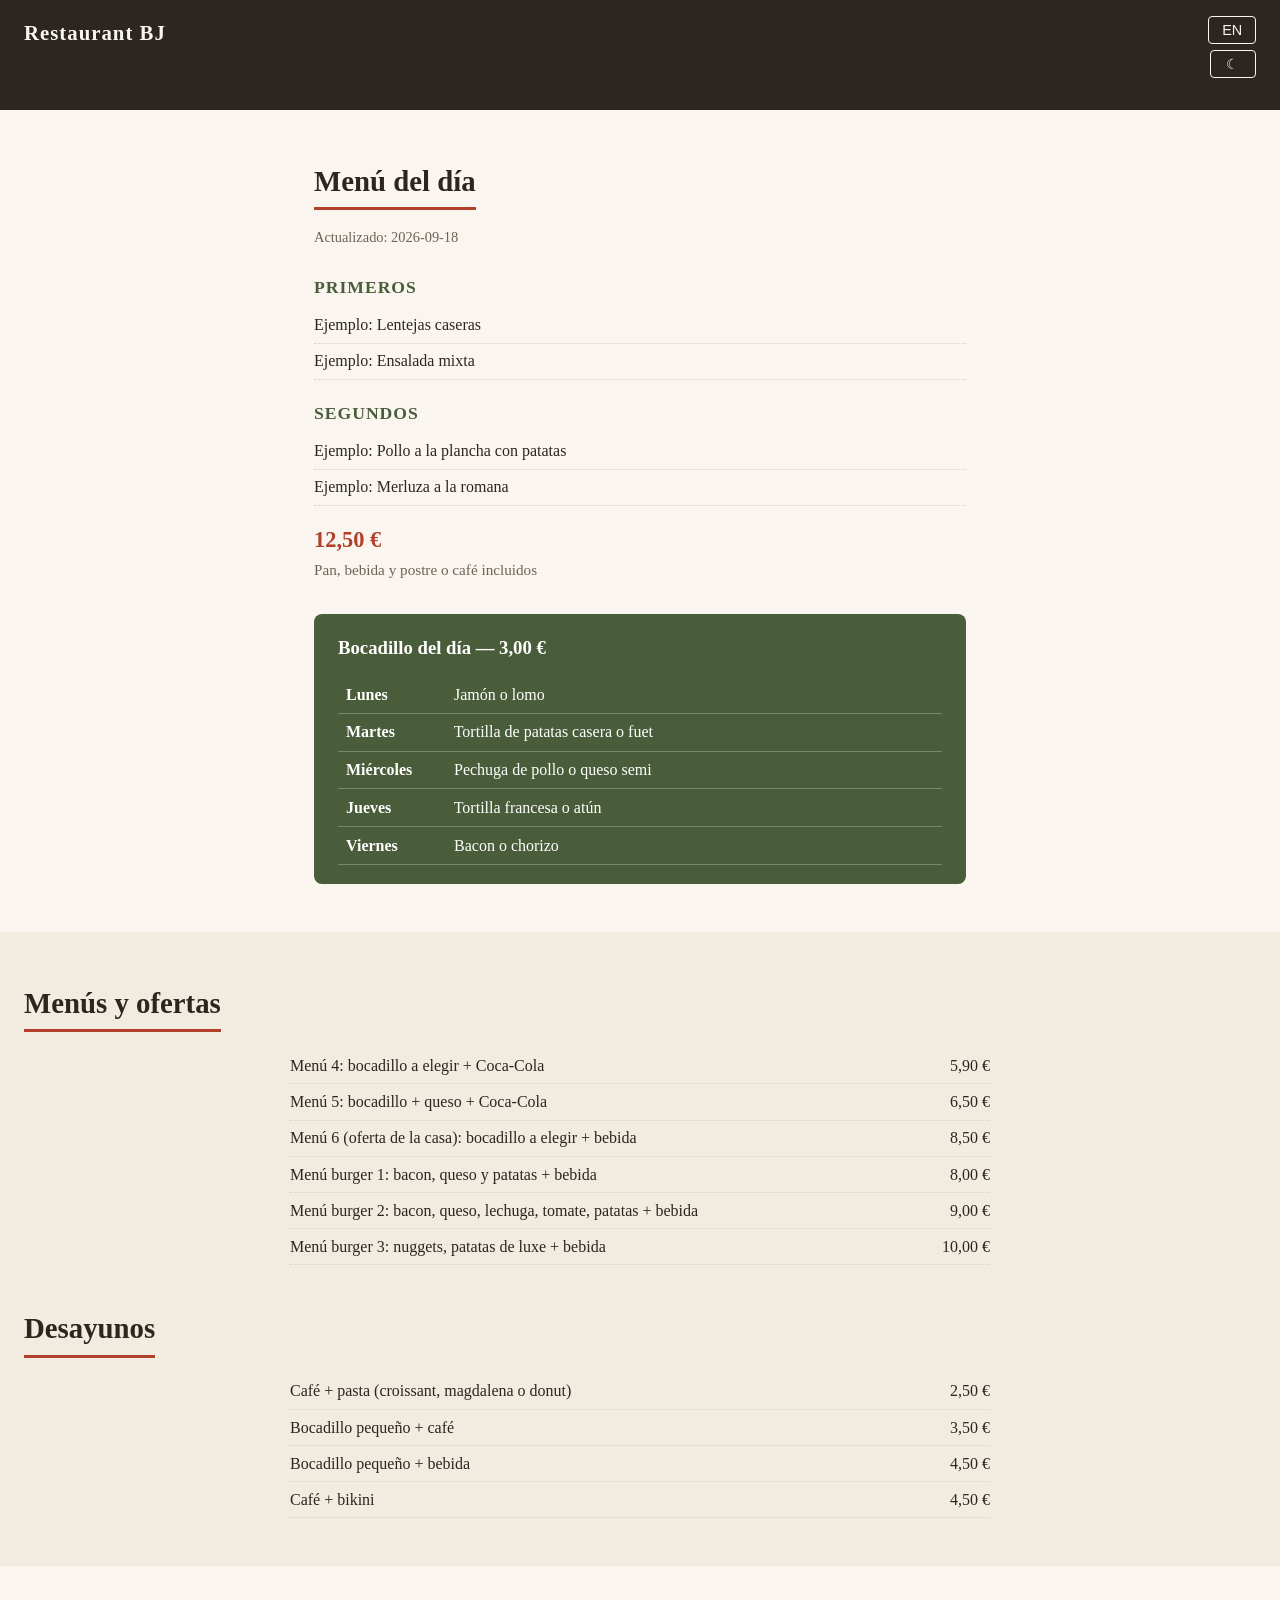
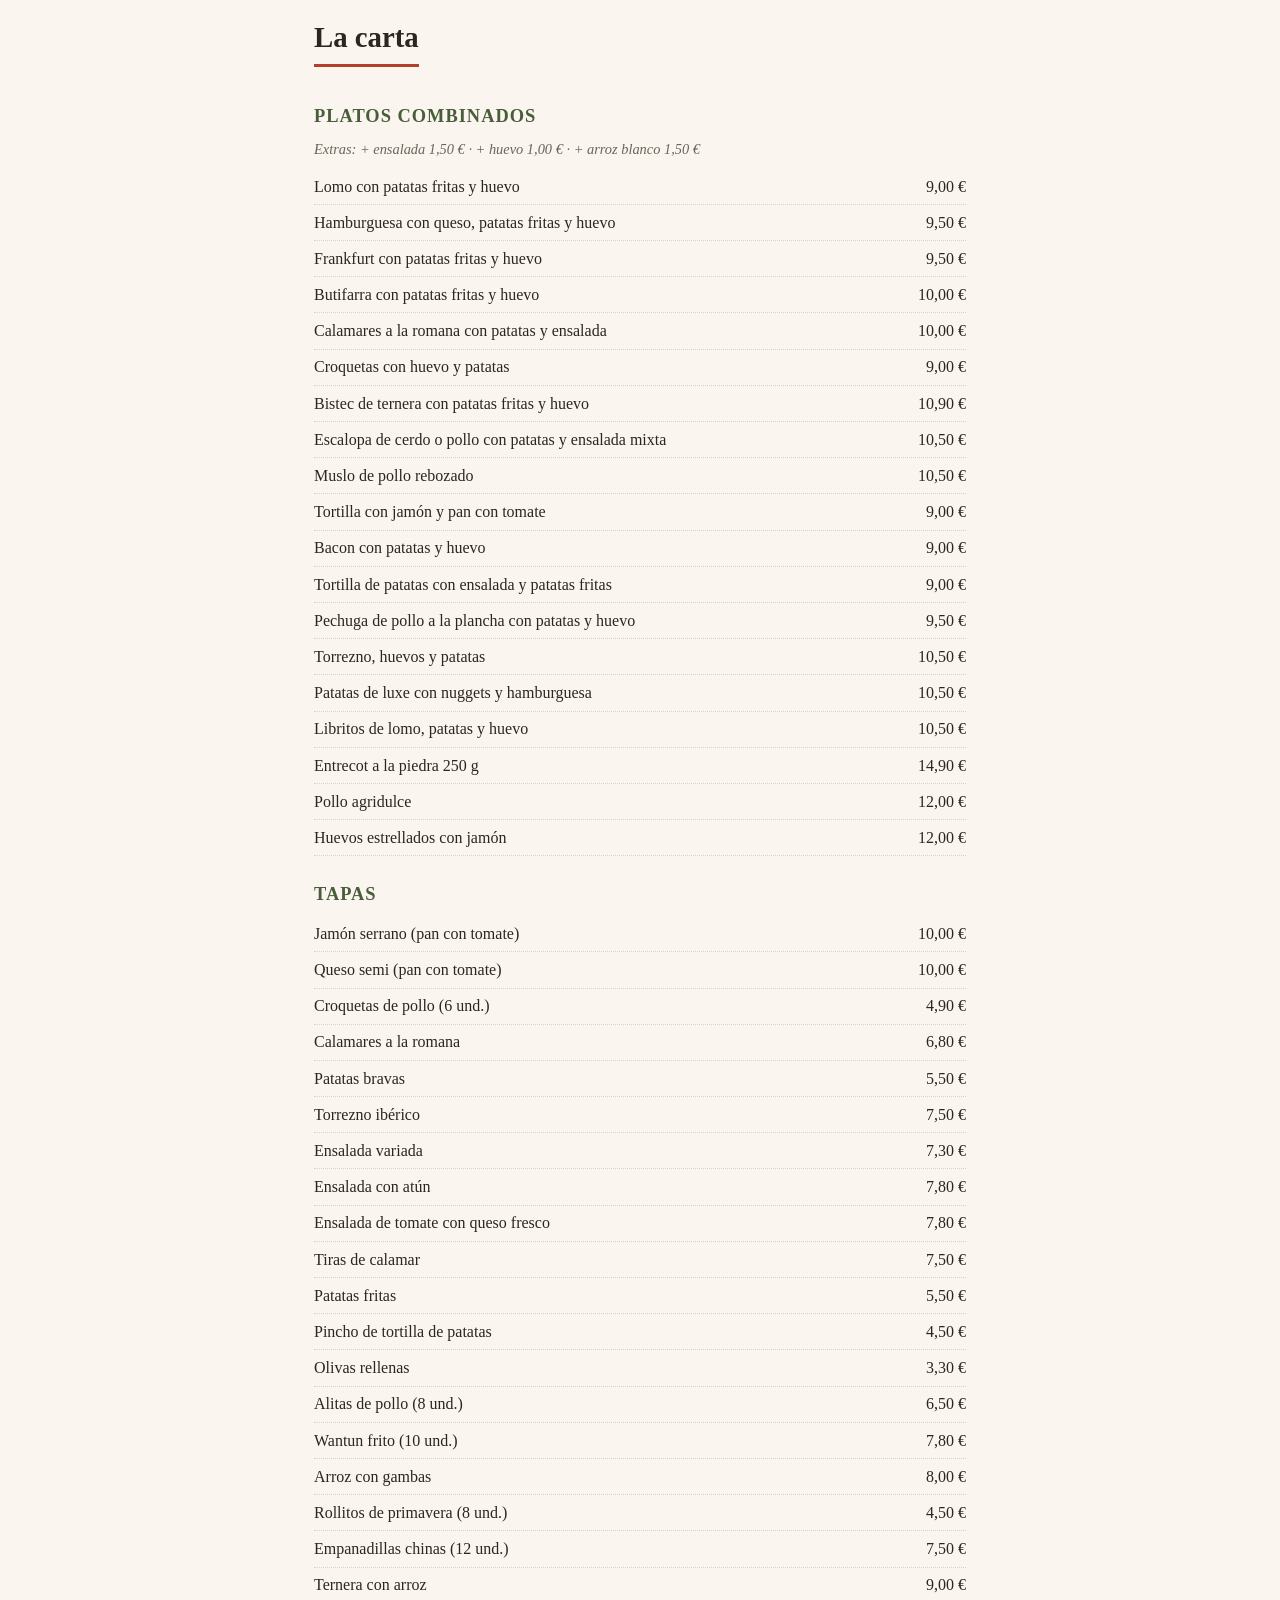
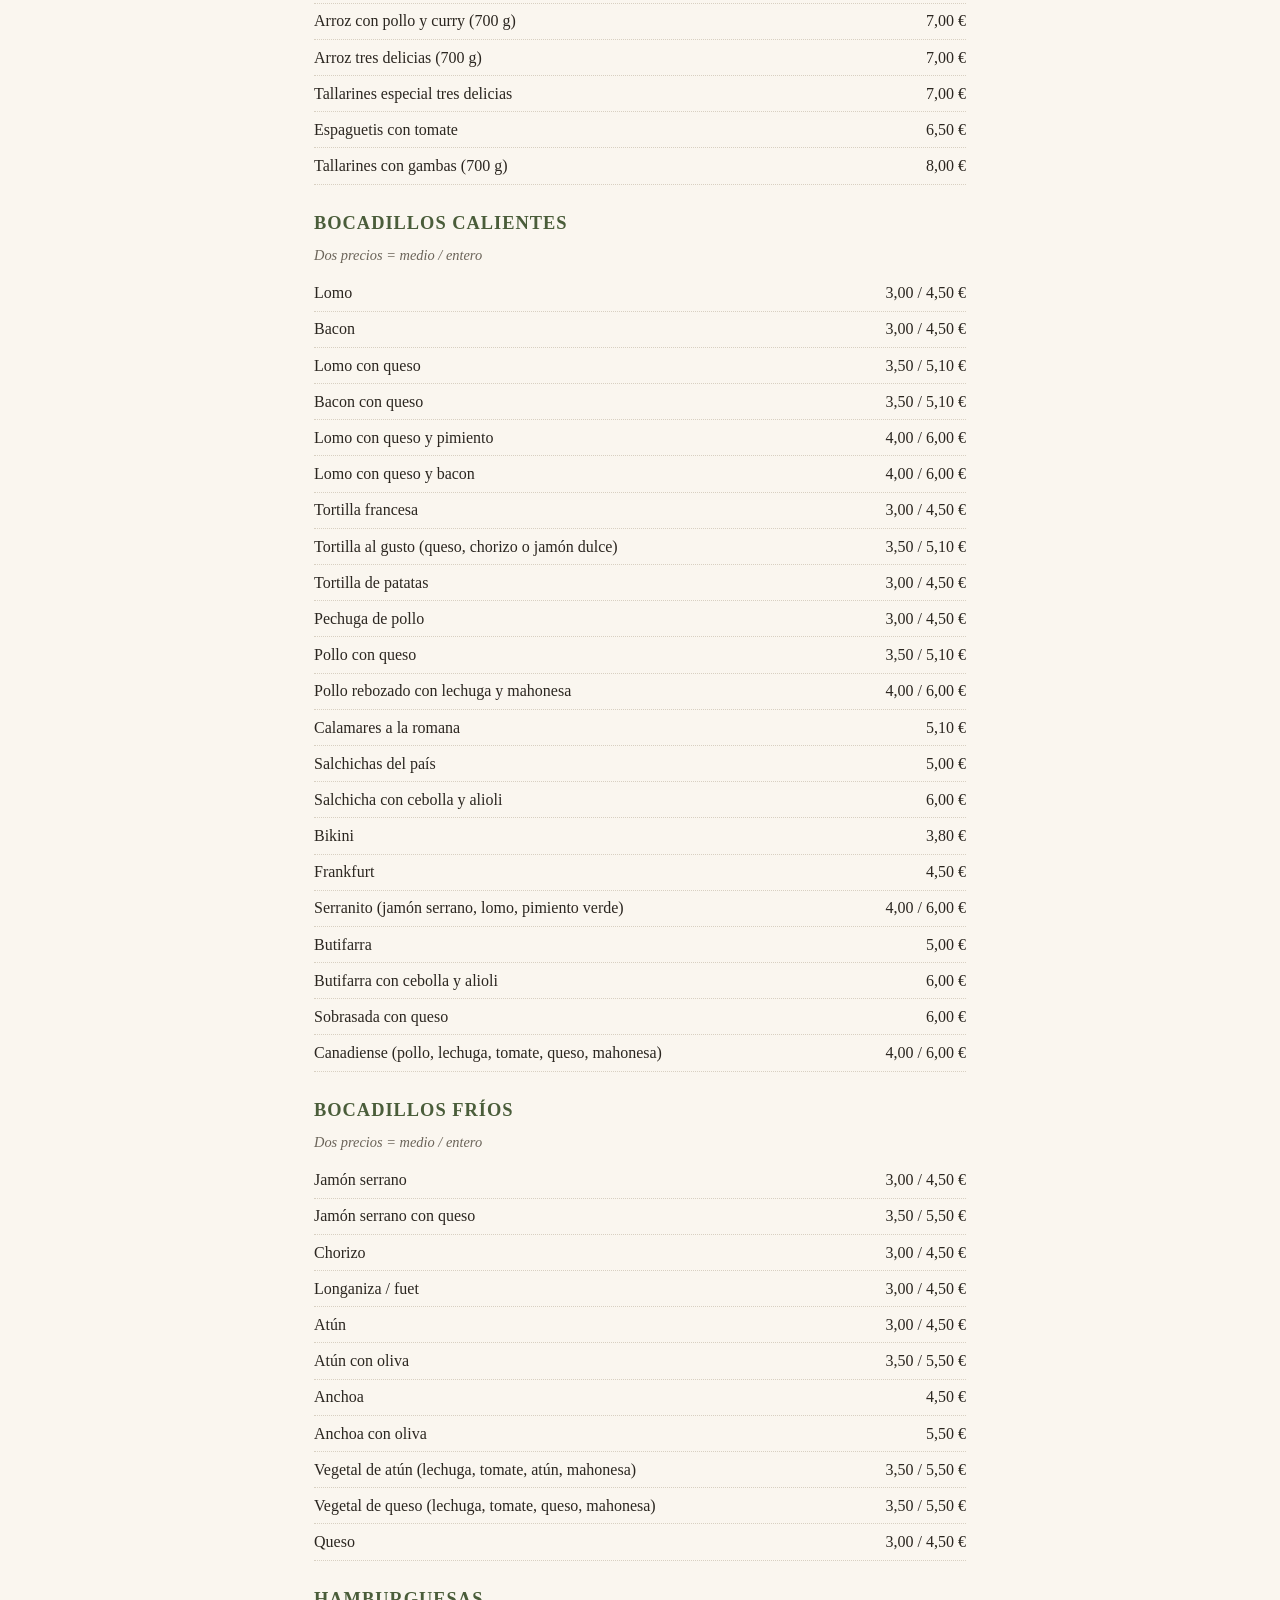
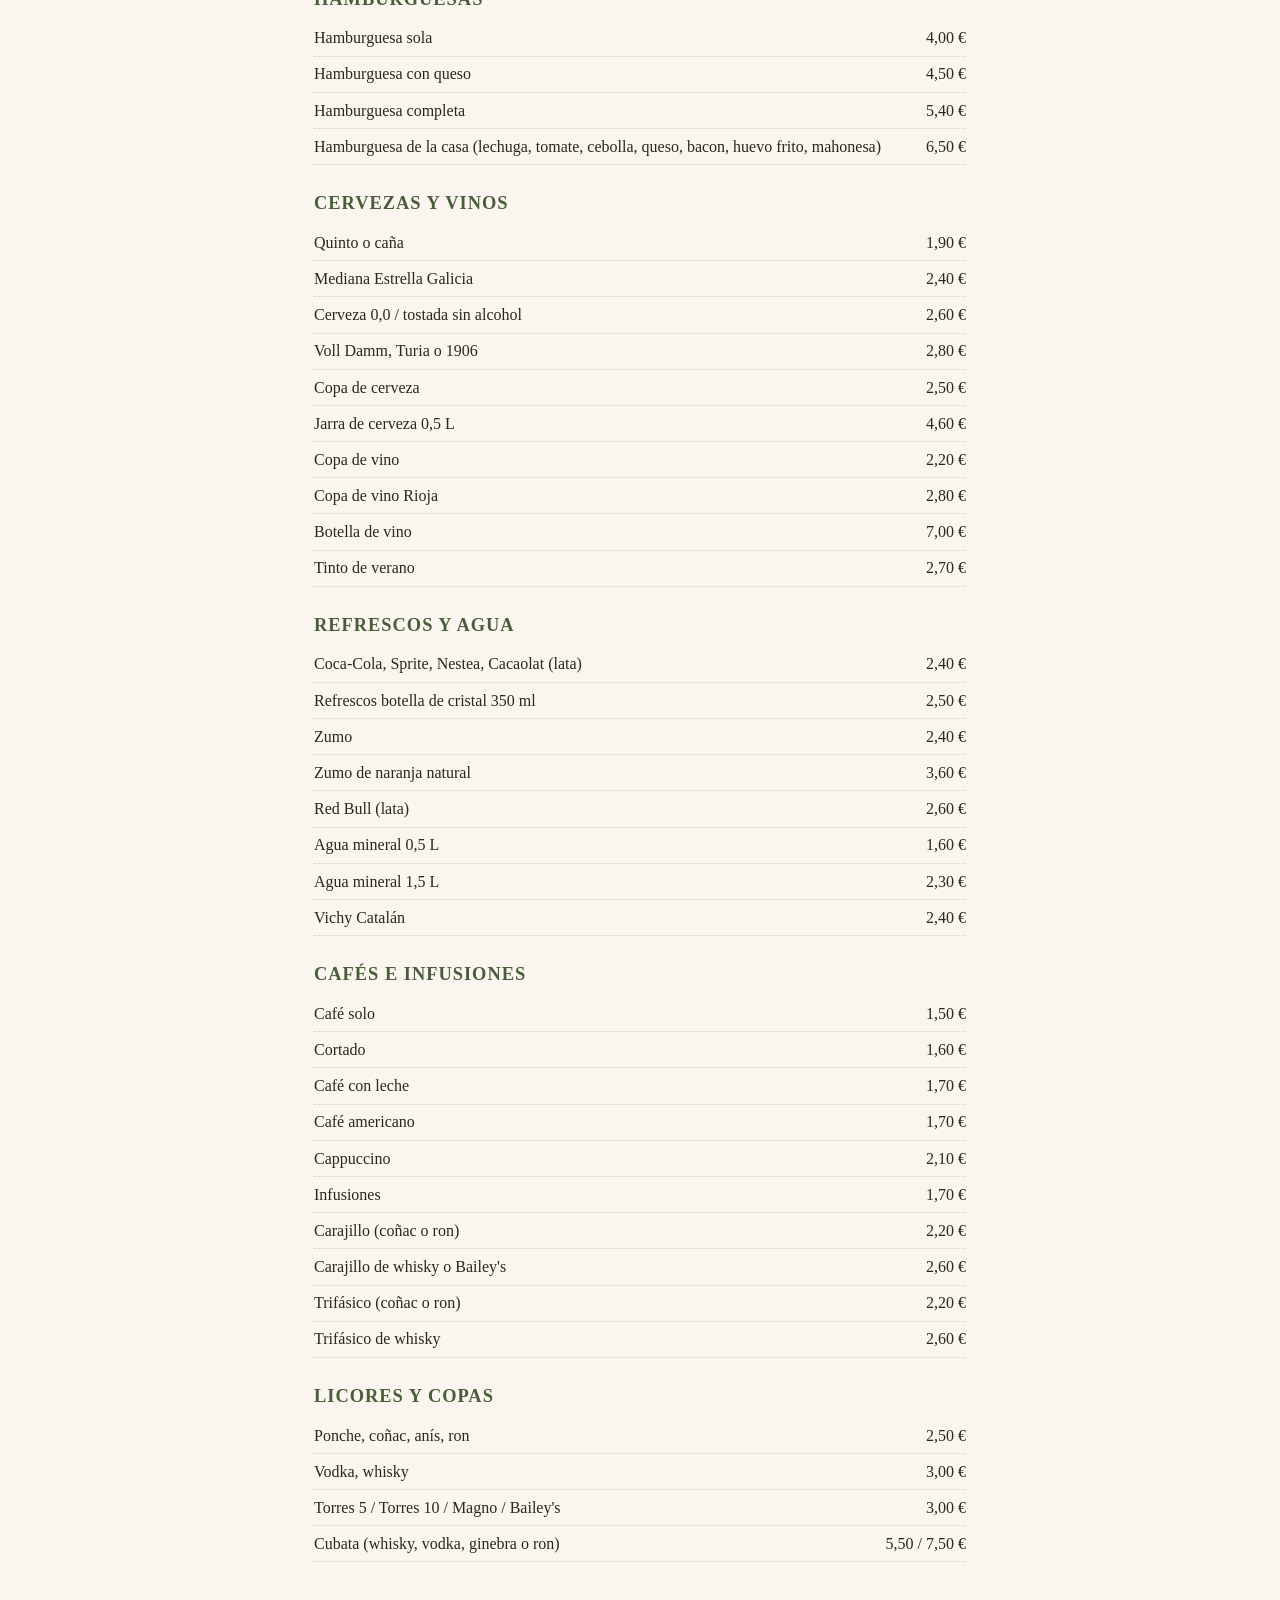
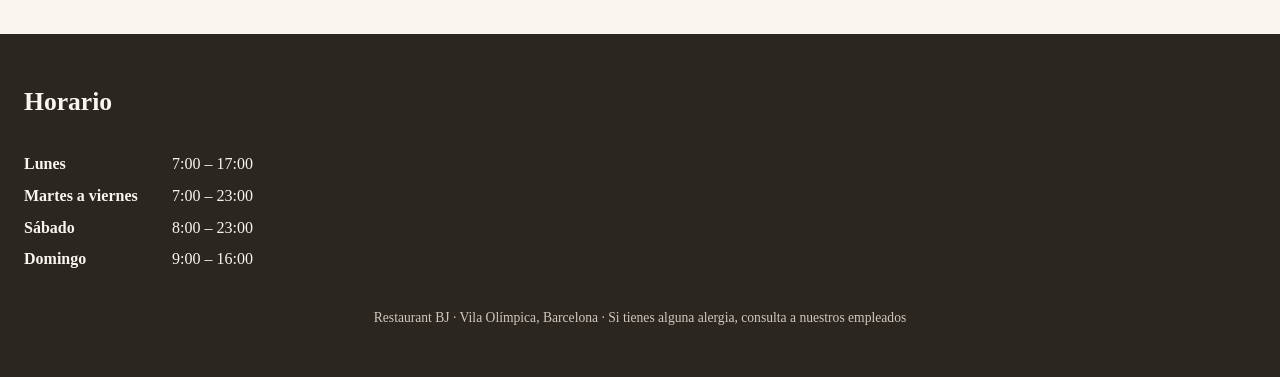
==== carta.html @ 22395229 "Create carta.html" ====
<!DOCTYPE html>
<html lang="es">
<head>
  <meta charset="UTF-8">
  <meta name="viewport" content="width=device-width, initial-scale=1.0">
  <title>Carta — Restaurant BJ</title>
  <meta name="description" content="Carta completa de Restaurant BJ, Vila Olímpica, Barcelona: menú del día, bocadillos, tapas, platos combinados y más.">
  <link rel="stylesheet" href="css/style.css">
</head>
<body>

  <!-- Página para el QR de las mesas: toda la carta en una sola página -->
  <header class="hero mini">
    <nav class="nav">
      <span class="logo">Restaurant BJ</span>
      <div class="nav-btns">
        <button id="lang-toggle" class="lang-btn" aria-label="Change language">EN</button>
        <button id="theme-toggle" class="theme-btn" aria-label="Cambiar tema">☾</button>
      </div>
    </nav>
  </header>

  <section id="hoy" class="section">
    <h2 data-es="Menú del día" data-en="Today's menu">Menú del día</h2>
    <p class="updated" id="menu-updated"></p>
    <div id="menu-del-dia"></div>
    <div id="bocadillo-del-dia" class="deal-box"></div>
  </section>

  <section id="ofertas-seccion" class="section alt">
    <h2 data-es="Menús y ofertas" data-en="Deals & menus">Menús y ofertas</h2>
    <div id="ofertas"></div>
    <h2 class="sub" data-es="Desayunos" data-en="Breakfast">Desayunos</h2>
    <div id="desayunos"></div>
  </section>

  <section id="carta" class="section">
    <h2 data-es="La carta" data-en="Our menu">La carta</h2>
    <div id="carta-fija"></div>
  </section>

  <footer class="footer">
    <h2 data-es="Horario" data-en="Hours">Horario</h2>
    <ul class="horario-lista">
      <li><span class="dia-h" data-es="Lunes" data-en="Monday">Lunes</span> 7:00 – 17:00</li>
      <li><span class="dia-h" data-es="Martes a viernes" data-en="Tuesday to Friday">Martes a viernes</span> 7:00 – 23:00</li>
      <li><span class="dia-h" data-es="Sábado" data-en="Saturday">Sábado</span> 8:00 – 23:00</li>
      <li><span class="dia-h" data-es="Domingo" data-en="Sunday">Domingo</span> 9:00 – 16:00</li>
    </ul>
    <p class="fine" data-es="Restaurant BJ · Vila Olímpica, Barcelona · Si tienes alguna alergia, consulta a nuestros empleados" data-en="Restaurant BJ · Vila Olímpica, Barcelona · If you have any allergies, please ask our staff">Restaurant BJ · Vila Olímpica, Barcelona · Si tienes alguna alergia, consulta a nuestros empleados</p>
  </footer>

  <script src="data/menu.js"></script>
  <script src="js/main.js"></script>
</body>
</html>
---- css/style.css ----
/* ===== Restaurant BJ ===== */
/* Tema claro (por defecto) y oscuro via [data-theme="dark"] */
:root {
  --bg: #faf6ef;
  --text: #2b2620;
  --alt: #f1ebe0;
  --hero-bg: #2b2620;
  --hero-text: #faf6ef;
  --hero-sub: #cfc8bc;
  --rojo: #b3402a;
  --verde: #4a5d3a;
  --gris: #6b6459;
  --linea: #d8d0c2;
}
[data-theme="dark"] {
  --bg: #1d1913;
  --text: #f0e9dc;
  --alt: #26211a;
  --hero-bg: #121009;
  --hero-text: #f0e9dc;
  --hero-sub: #a89f8f;
  --rojo: #d95b41;
  --verde: #7a9662;
  --gris: #a39a8b;
  --linea: #463f35;
}

* { margin: 0; padding: 0; box-sizing: border-box; }

body {
  font-family: Georgia, 'Times New Roman', serif;
  color: var(--text);
  background: var(--bg);
  line-height: 1.6;
  transition: background 0.3s, color 0.3s;
}

/* --- Cabecera --- */
.hero {
  background: var(--hero-bg);
  color: var(--hero-text);
  padding-bottom: 4rem;
}
.hero.mini { padding-bottom: 1rem; }
.nav {
  display: flex;
  justify-content: space-between;
  align-items: flex-start;
  padding: 1rem 1.5rem;
}
.logo { font-size: 1.3rem; font-weight: bold; letter-spacing: 1px; }
.nav-btns { display: flex; flex-direction: column; gap: 0.4rem; align-items: flex-end; }
.lang-btn, .theme-btn {
  background: transparent;
  color: var(--hero-text);
  border: 1px solid var(--hero-text);
  padding: 0.3rem 0.8rem;
  border-radius: 4px;
  cursor: pointer;
  font-size: 0.9rem;
  min-width: 3.2em;
}
.hero-content {
  text-align: center;
  padding: 3rem 1.5rem 0;
  max-width: 700px;
  margin: 0 auto;
}
.hero-content h1 { font-size: 2.2rem; margin-bottom: 0.8rem; }
.subtitle { color: var(--hero-sub); margin-bottom: 2rem; }
.cta {
  display: inline-block;
  background: var(--rojo);
  color: #fff;
  text-decoration: none;
  padding: 0.8rem 2rem;
  border-radius: 6px;
  font-size: 1.1rem;
}

/* --- Secciones --- */
.section {
  max-width: 700px;
  margin: 0 auto;
  padding: 3rem 1.5rem;
}
.section.alt { background: var(--alt); max-width: none; }
.section.alt > * { max-width: 700px; margin-left: auto; margin-right: auto; }
.section h2 {
  font-size: 1.8rem;
  margin-bottom: 1rem;
  border-bottom: 3px solid var(--rojo);
  display: inline-block;
  padding-bottom: 0.2rem;
}
.updated { color: var(--gris); font-size: 0.9rem; margin-bottom: 1.5rem; }

/* --- Menú del día --- */
.menu-block h3 {
  color: var(--verde);
  margin: 1.2rem 0 0.4rem;
  font-size: 1.1rem;
  text-transform: uppercase;
  letter-spacing: 1px;
}
.menu-block ul { list-style: none; }
.menu-block li { padding: 0.3rem 0; border-bottom: 1px dotted var(--linea); }
.menu-price {
  font-size: 1.4rem;
  color: var(--rojo);
  font-weight: bold;
  margin-top: 1rem;
}
.menu-incluye { color: var(--gris); font-size: 0.95rem; }

/* --- Bocadillo del día --- */
.deal-box {
  margin-top: 2rem;
  background: var(--verde);
  color: #fff;
  padding: 1.2rem 1.5rem;
  border-radius: 8px;
}
.deal-box .deal-price { font-size: 1.6rem; font-weight: bold; }
.deal-box h3 { margin-bottom: 0.8rem; }
.deal-box .semana { list-style: none; }
.deal-box .semana li { padding: 0.35rem 0.5rem; border-bottom: 1px solid rgba(255,255,255,0.25); }
.deal-box .semana li.hoy { background: rgba(0,0,0,0.25); border-radius: 6px; font-weight: bold; }
.deal-box .dia { display: inline-block; min-width: 6.5em; font-weight: bold; }
.deal-box .badge {
  background: #fff;
  color: var(--verde);
  font-size: 0.75rem;
  padding: 0.1rem 0.5rem;
  border-radius: 10px;
  margin-left: 0.5rem;
  font-weight: bold;
}
.section h2.sub { margin-top: 2.5rem; }
.carta-nota { color: var(--gris); font-size: 0.9rem; margin-bottom: 0.5rem; font-style: italic; }
.carta-item .precio { white-space: nowrap; margin-left: 1rem; }

/* --- Carta --- */
.carta-cat { margin-bottom: 1.5rem; }
.carta-cat h3 {
  color: var(--verde);
  margin: 1.2rem 0 0.4rem;
  font-size: 1.15rem;
  text-transform: uppercase;
  letter-spacing: 1px;
}
.carta-item {
  display: flex;
  justify-content: space-between;
  padding: 0.3rem 0;
  border-bottom: 1px dotted var(--linea);
}

/* --- Footer --- */
.footer {
  background: var(--hero-bg);
  color: var(--hero-text);
  padding: 3rem 1.5rem;
}
.footer h2 { font-size: 1.6rem; margin-bottom: 1.5rem; }
.footer-grid {
  display: grid;
  grid-template-columns: 1fr 1fr;
  gap: 2rem;
  max-width: 800px;
  margin: 0 auto;
}
.horario-lista { list-style: none; }
.horario-lista li { padding: 0.2rem 0; }
.horario-lista .dia-h { display: inline-block; min-width: 9em; font-weight: bold; }
.map iframe { width: 100%; height: 250px; border: 0; border-radius: 8px; }
.fine { text-align: center; margin-top: 2rem; color: var(--hero-sub); font-size: 0.85rem; }

@media (max-width: 600px) {
  .hero-content h1 { font-size: 1.6rem; }
  .footer-grid { grid-template-columns: 1fr; }
}
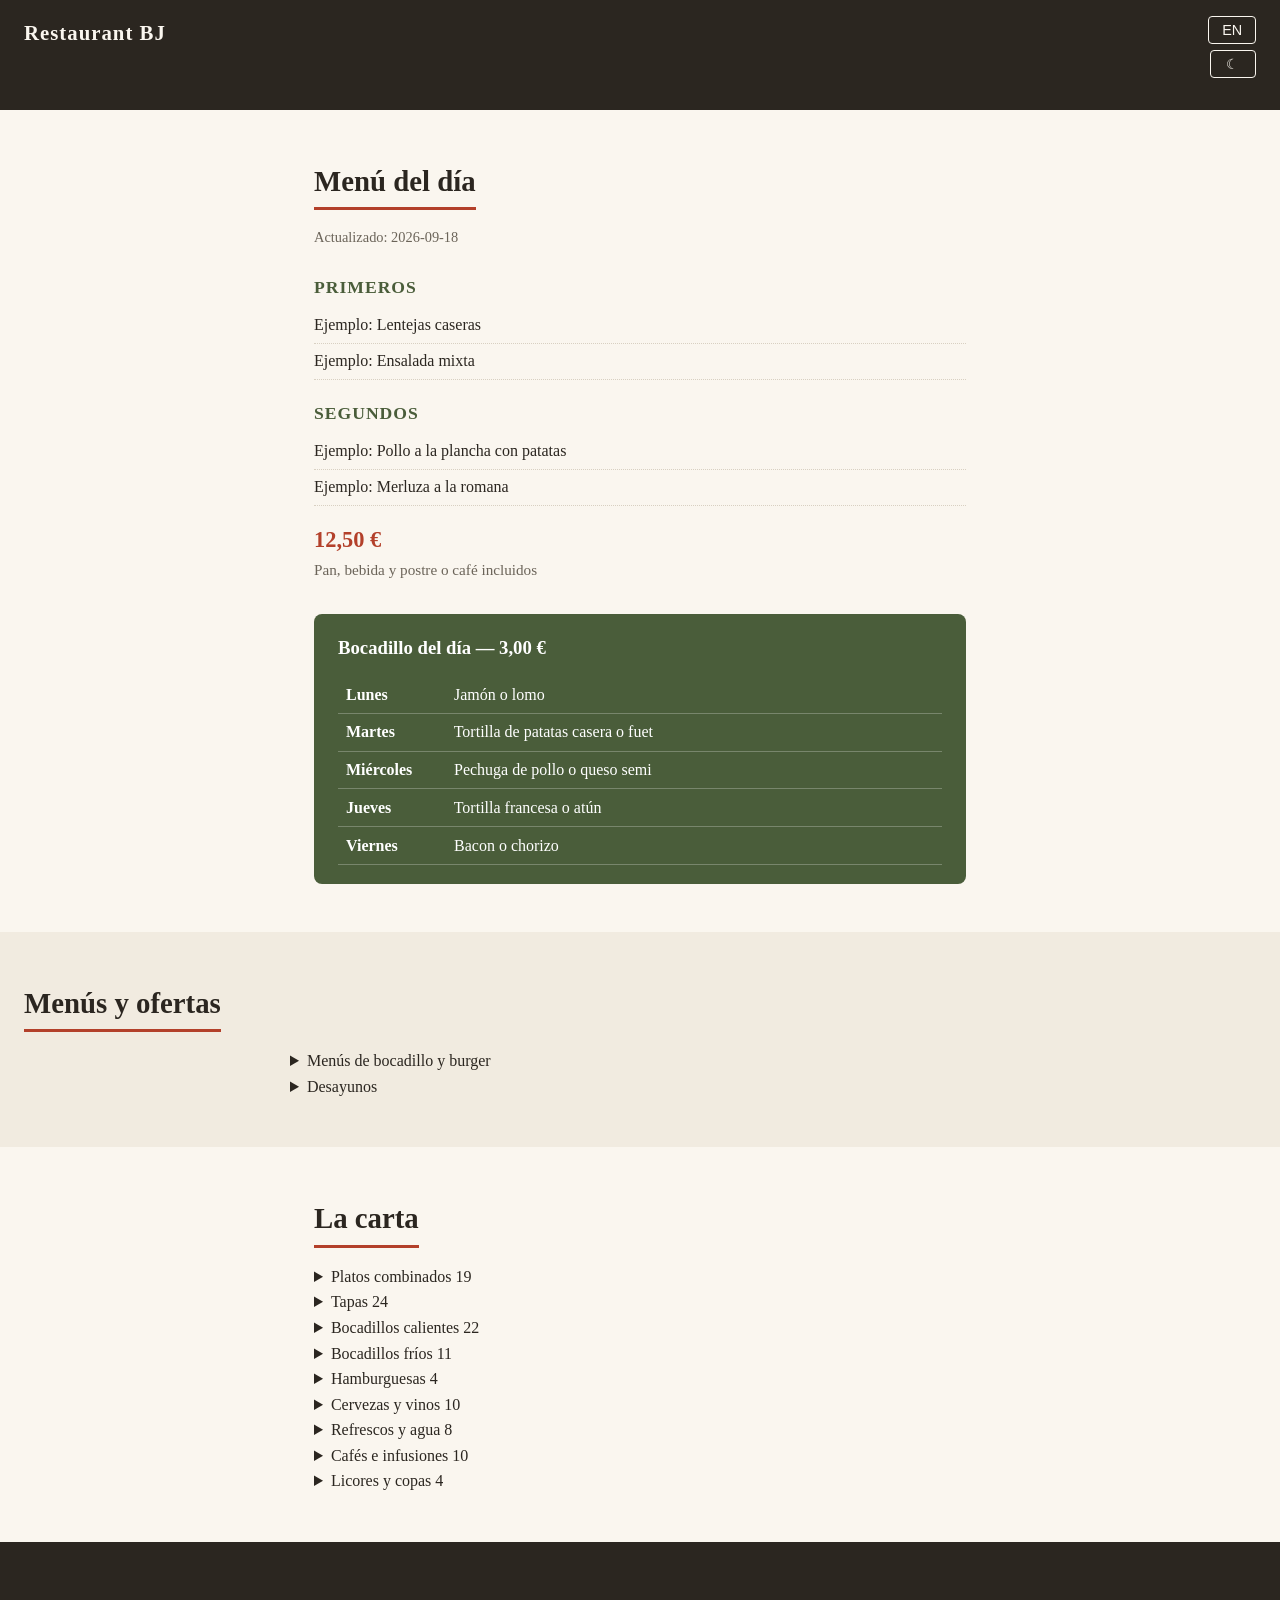
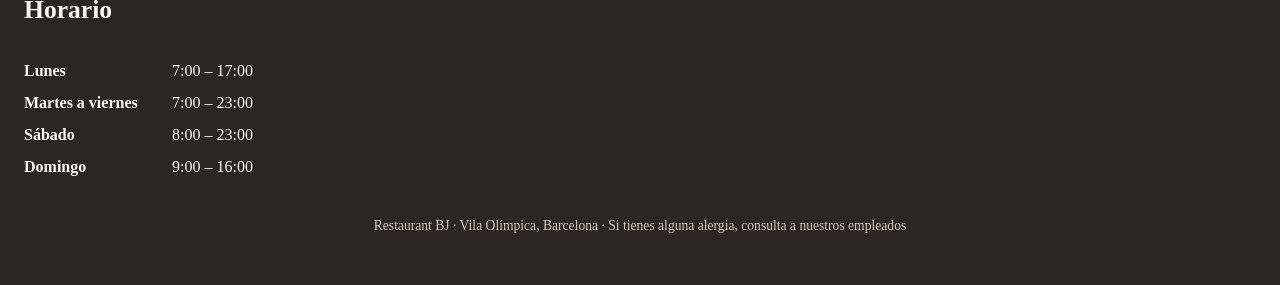
==== commit 42a13c3a: "Update carta.html" ====
--- a/carta.html
+++ b/carta.html
@@ -30,8 +30,6 @@
   <section id="ofertas-seccion" class="section alt">
     <h2 data-es="Menús y ofertas" data-en="Deals & menus">Menús y ofertas</h2>
     <div id="ofertas"></div>
-    <h2 class="sub" data-es="Desayunos" data-en="Breakfast">Desayunos</h2>
-    <div id="desayunos"></div>
   </section>
 
   <section id="carta" class="section">
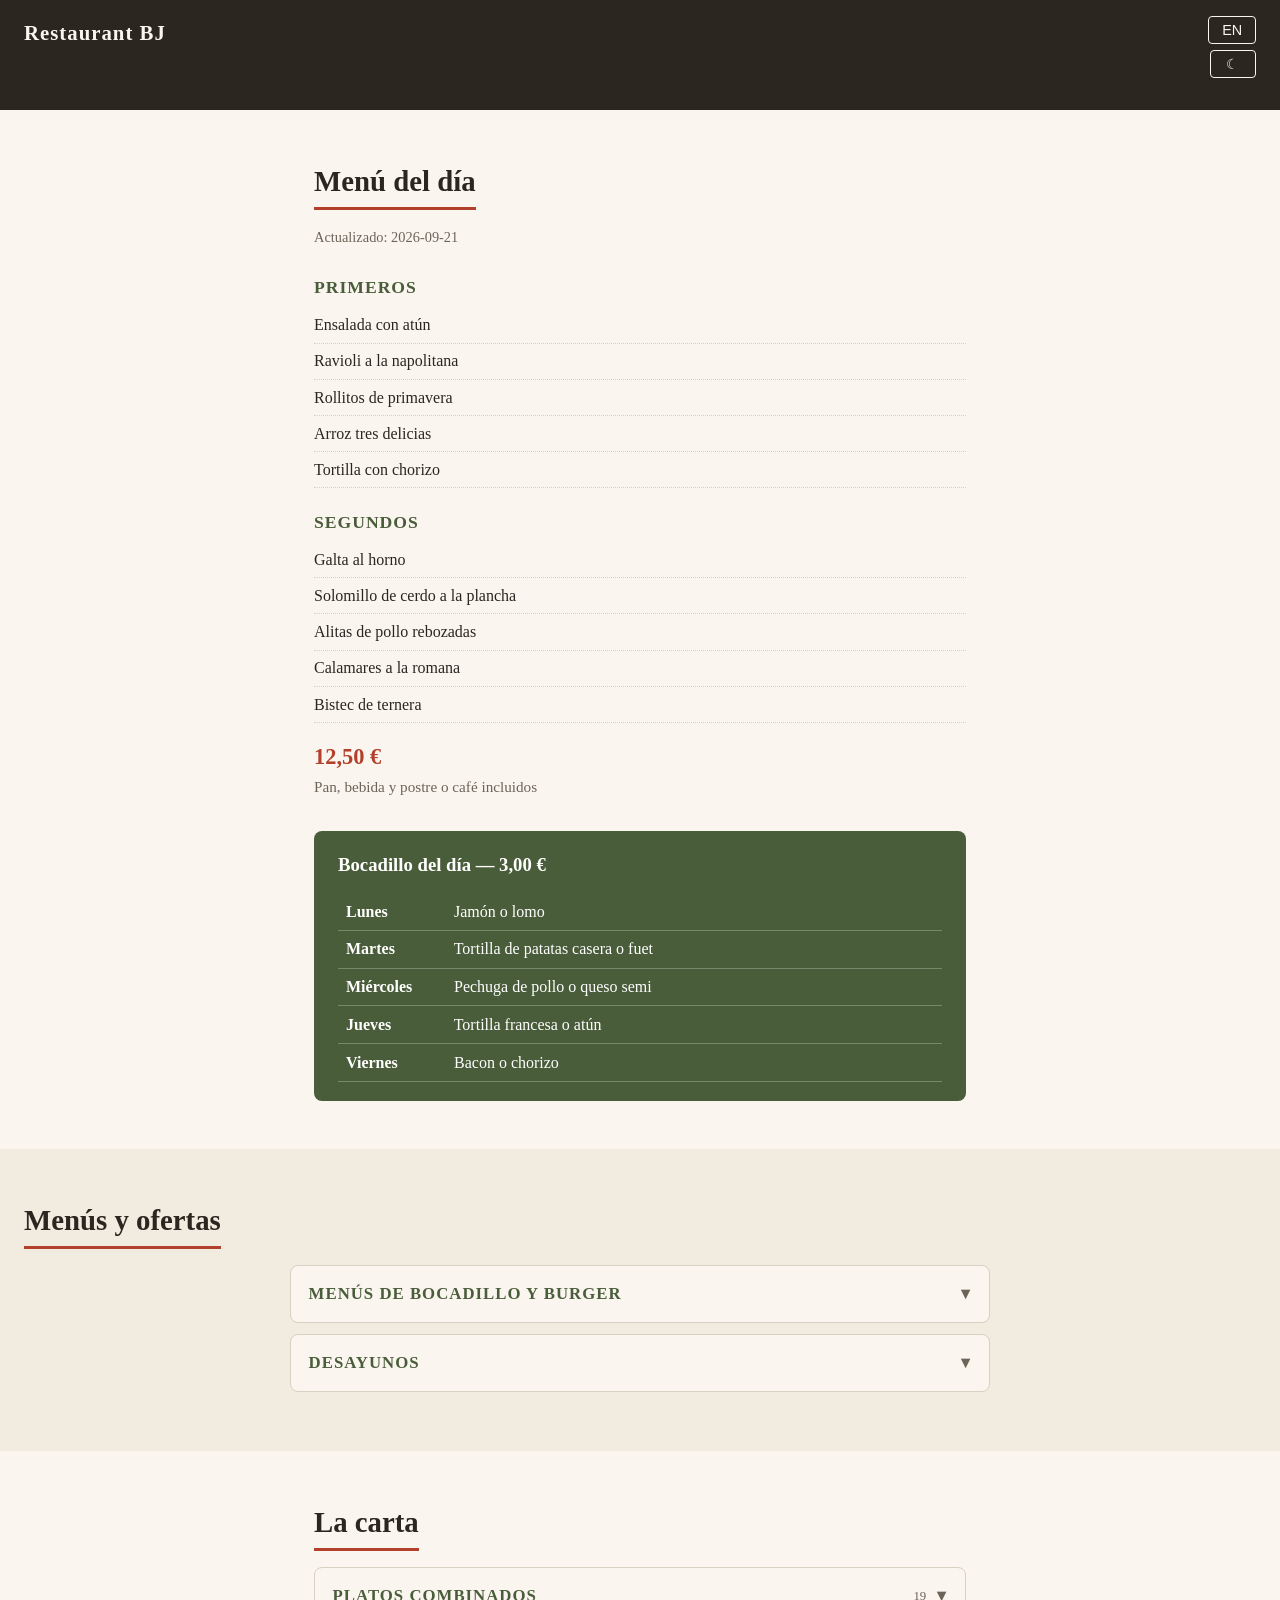
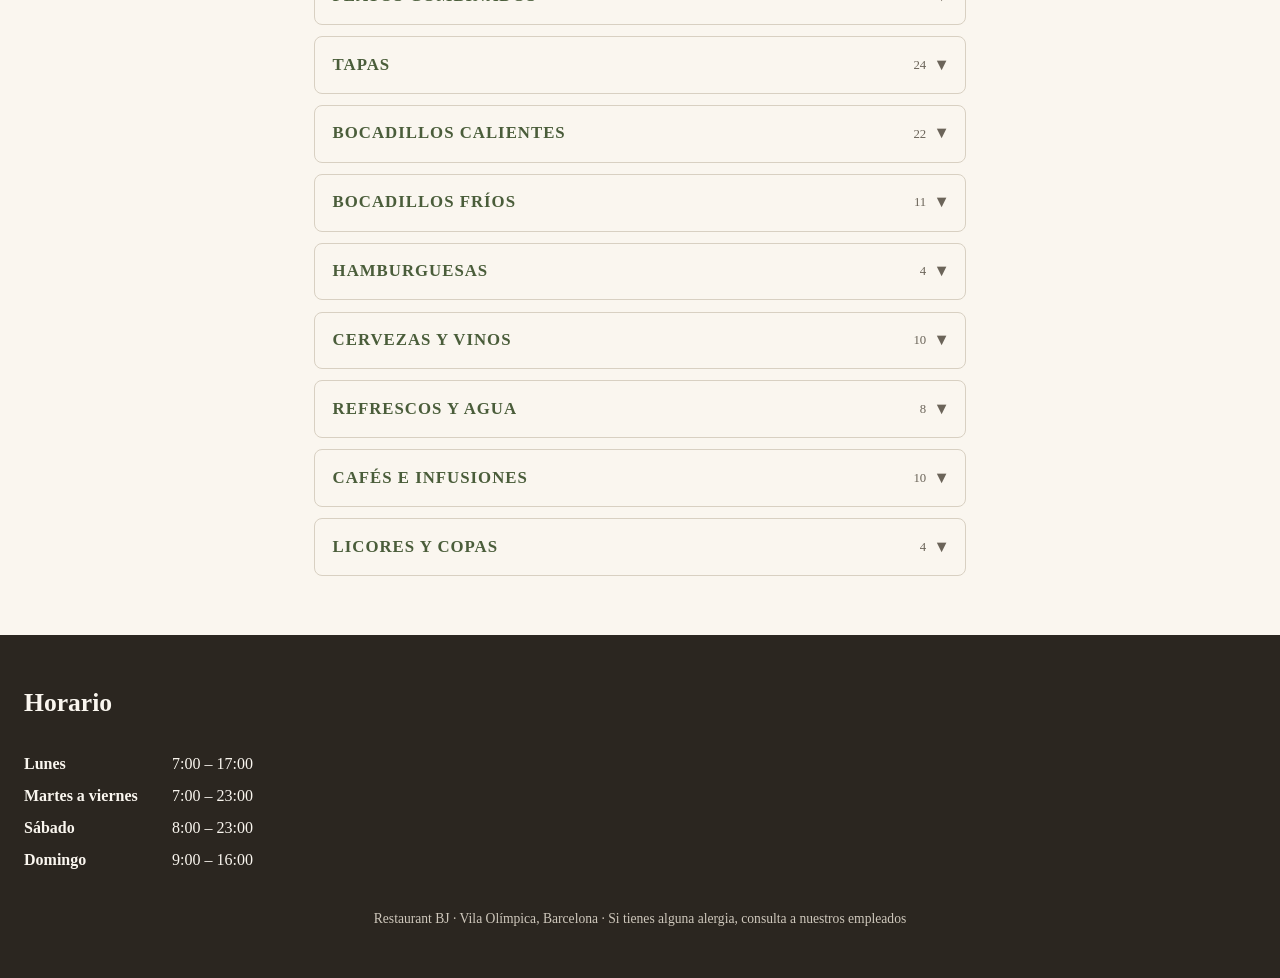
==== commit 611737d5: "Update carta.html" ====
--- a/carta.html
+++ b/carta.html
@@ -48,7 +48,13 @@
     <p class="fine" data-es="Restaurant BJ · Vila Olímpica, Barcelona · Si tienes alguna alergia, consulta a nuestros empleados" data-en="Restaurant BJ · Vila Olímpica, Barcelona · If you have any allergies, please ask our staff">Restaurant BJ · Vila Olímpica, Barcelona · Si tienes alguna alergia, consulta a nuestros empleados</p>
   </footer>
 
-  <script src="data/menu.js"></script>
-  <script src="js/main.js"></script>
+  <!-- Carga el menú evitando que el navegador muestre una versión antigua en caché -->
+  <script>
+    (function () {
+      var v = Math.floor(Date.now() / 120000); // se refresca como mucho cada 2 minutos
+      document.write('<scr' + 'ipt src="data/menu.js?v=' + v + '"><\/scr' + 'ipt>');
+      document.write('<scr' + 'ipt src="js/main.js?v=' + v + '"><\/scr' + 'ipt>');
+    })();
+  </script>
 </body>
 </html>
--- a/css/style.css
+++ b/css/style.css
@@ -137,6 +137,77 @@
   font-weight: bold;
 }
 .section h2.sub { margin-top: 2.5rem; }
+
+/* --- Acordeón (secciones desplegables) --- */
+.acordeon {
+  border: 1px solid var(--linea);
+  border-radius: 8px;
+  margin-bottom: 0.7rem;
+  background: var(--bg);
+  overflow: hidden;
+}
+.acordeon summary {
+  cursor: pointer;
+  list-style: none;
+  padding: 0.9rem 1.1rem;
+  font-weight: bold;
+  font-size: 1.05rem;
+  color: var(--verde);
+  text-transform: uppercase;
+  letter-spacing: 1px;
+  display: flex;
+  justify-content: space-between;
+  align-items: center;
+}
+.acordeon summary::-webkit-details-marker { display: none; }
+.acordeon summary::after {
+  content: "▾";
+  color: var(--gris);
+  transition: transform 0.2s;
+}
+.acordeon[open] summary::after { transform: rotate(180deg); }
+.acordeon[open] summary { border-bottom: 1px solid var(--linea); }
+.acordeon .num {
+  font-weight: normal;
+  font-size: 0.8rem;
+  color: var(--gris);
+  margin-left: auto;
+  margin-right: 0.7rem;
+  text-transform: none;
+  letter-spacing: 0;
+}
+.acordeon-body { padding: 0.5rem 1.1rem 1rem; }
+
+/* --- Fotos del local --- */
+.fotos-grid {
+  display: grid;
+  grid-template-columns: 1fr 1fr;
+  gap: 1rem;
+  margin: 1rem 0 1.5rem;
+}
+.foto { position: relative; margin: 0; }
+.foto img {
+  width: 100%;
+  height: 220px;
+  object-fit: cover;
+  border-radius: 8px;
+  display: block;
+}
+.foto .foto-placeholder { display: none; }
+.foto.vacia img { display: none; }
+.foto.vacia .foto-placeholder {
+  display: flex;
+  align-items: center;
+  justify-content: center;
+  text-align: center;
+  height: 220px;
+  border: 2px dashed var(--linea);
+  border-radius: 8px;
+  color: var(--gris);
+  font-size: 0.9rem;
+  padding: 1rem;
+}
+@media (max-width: 600px) { .fotos-grid { grid-template-columns: 1fr; } }
 .carta-nota { color: var(--gris); font-size: 0.9rem; margin-bottom: 0.5rem; font-style: italic; }
 .carta-item .precio { white-space: nowrap; margin-left: 1rem; }
 
